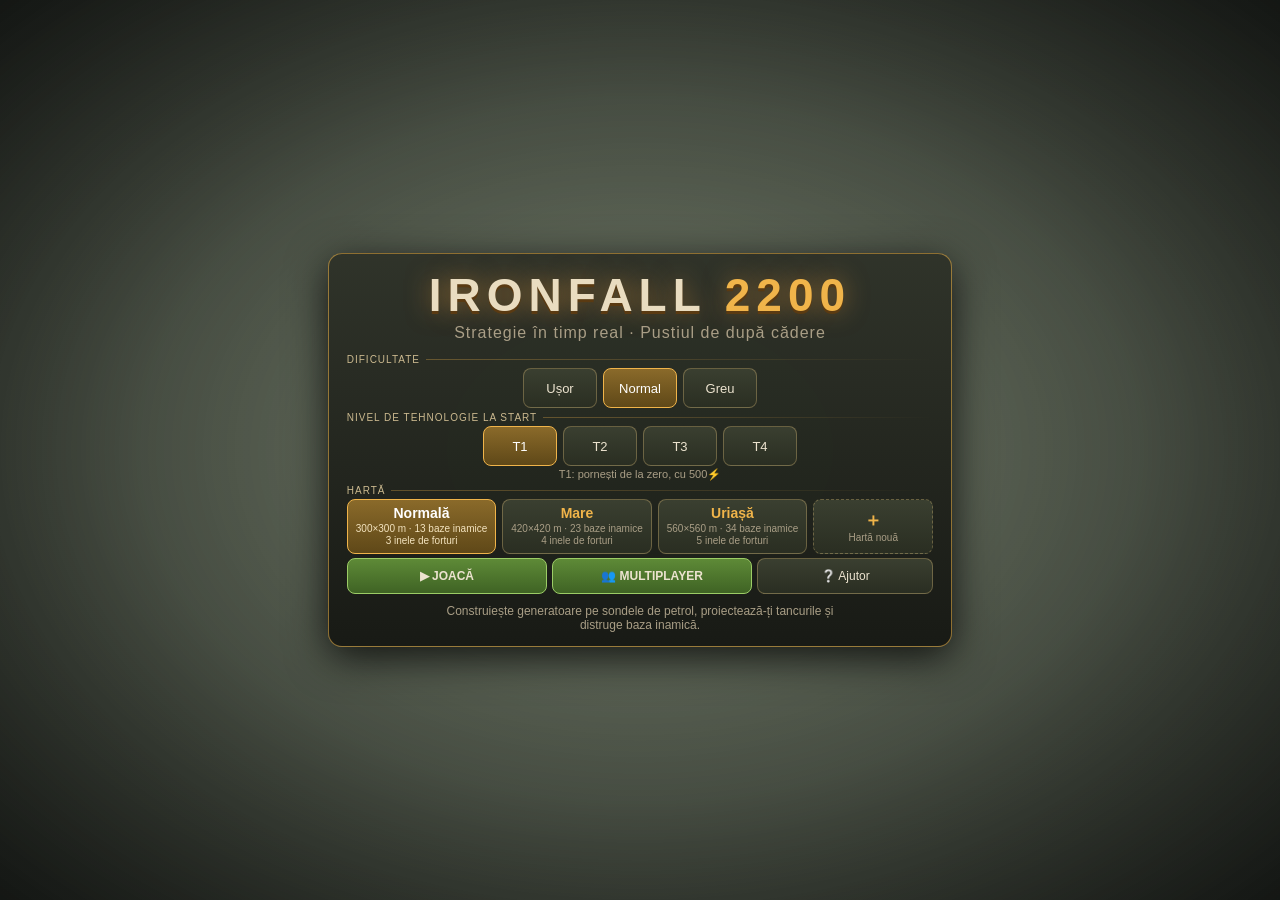
==== game/app/src/main/assets/index.html @ f889caff "Start tech levels T1-T4 (all sides, also in co-op lobby) and custom map maker: size, fort rings, den" ====
<!doctype html>
<html lang="ro">
<head>
<meta charset="utf-8">
<meta name="viewport" content="width=device-width,initial-scale=1,maximum-scale=1,user-scalable=no,viewport-fit=cover">
<title>Ironfall 2200</title>
<link rel="stylesheet" href="style.css">
</head>
<body>
<canvas id="c"></canvas>
<canvas id="ov"></canvas>
<div id="vig"></div>

<div id="hud" class="hidden">
  <div id="top">
    <span class="res"><i class="ri" data-i="energy"></i><b id="en">0</b> <small id="inc">+0/s</small></span>
    <span class="res"><i class="ri" data-i="units"></i><b id="uc">0</b><small>/40</small></span>
    <span class="res"><i class="ri" data-i="clock"></i><b id="clk">0:00</b></span>
    <button id="bPause" class="ib" aria-label="Pauză">⏸</button>
  </div>
  <div id="side">
    <button id="bAll">⚔ Armata</button>
    <button id="bTrucks">🚜 Constr.</button>
    <button id="bBox">⬚ Selecție</button>
    <button id="bBase">🏠 Baza</button>
  </div>
  <canvas id="mini" width="120" height="120"></canvas>
  <div id="panel"></div>
  <div id="toast"></div>
  <div id="techPop"></div>
</div>

<div id="designer" class="modal hidden">
  <div class="mbox wide">
    <div class="mh">🛠 Proiectant de unități</div>
    <div class="dgrid">
      <div class="dopts">
        <div class="lbl">1 · Șasiu — deplasare</div><div id="dPr" class="opts dmods"></div>
        <div class="lbl">2 · Corp — blindaj</div><div id="dCh" class="opts dmods"></div>
        <div class="lbl">3 · Modul de sus — armă, radar sau reparator</div><div id="dWp" class="opts dmods"></div>
      </div>
      <div class="dprev">
        <div id="dName"></div>
        <div class="dpv"><canvas id="prev" width="260" height="150"></canvas><canvas id="dRadar" width="150" height="130"></canvas></div>
        <div id="dStats"></div>
      </div>
    </div>
    <div class="row">
      <button data-d="q1" class="ok">▶ Produ ×1</button>
      <button data-d="q5" class="ok">▶▶ Produ ×5</button>
      <button data-d="close">Închide</button>
    </div>
  </div>
</div>

<div id="pause" class="modal hidden">
  <div class="mbox">
    <div class="mh">⏸ Pauză</div>
    <div class="col">
      <button id="pResume" class="ok big">▶ Continuă</button>
      <button id="pMusic">🎵 Muzică: DA</button>
      <button id="pSfx">🔊 Sunete: DA</button>
      <button id="pHelp">❔ Cum se joacă</button>
      <button id="pRestart">↻ Joc nou</button>
    </div>
  </div>
</div>

<div id="help" class="modal hidden">
  <div class="mbox wide scroll">
    <div class="mh">❔ Cum se joacă</div>
    <ul class="help">
      <li><b>Un deget trage</b> = muți camera. <b>Două degete</b> = zoom (ciupire) și rotire.</li>
      <li><b>Atinge</b> o unitate = o selectezi. <b>Atinge de două ori</b> = toate unitățile de același tip.</li>
      <li><b>Ține apăsat apoi trage</b> (sau butonul ⬚) = selecție multiplă cu dreptunghi.</li>
      <li>Cu unități selectate: <b>atinge terenul</b> = deplasare, <b>atinge un inamic</b> = atac.</li>
      <li><b>⚔ Atac-deplasare</b>: unitățile atacă tot ce întâlnesc pe drum.</li>
      <li><b>Constructorii 🚜</b> ridică clădiri. Construiește <b>Generatoare</b> pe sondele de petrol (pete negre care ard) — fiecare dă +4 energie ⚡/s.</li>
      <li><b>Constructorii</b> au două file: <b>Bază</b> (generator, fabrică, laborator, atelier de reparații, turn radar) și <b>Apărare</b>: Turn, Buncăr, Fortificație, Fortăreață, Amplasament de artilerie — fiecare cu armele pe care le-ai cercetat — plus arici antitanc și ziduri.</li>
      <li><b>Fabrica</b> produce unități. În <b>Proiectant</b> alegi 3 module: <b>șasiu</b> (roți, șenile, hover), <b>corp</b> (Cercetaș, Ușor, Mediu, Asalt, Greu, Titan sau Nova cel auriu) și <b>modulul de sus</b>: armă (mitralieră, tun, rachete, <b>laser</b>), <b>radar</b> (+25% rază și +15% atac pentru aliații din jur) sau <b>reparator</b> (repară automat unitățile și clădirile avariate).</li>
      <li><b>Laboratorul</b> are 6 ramuri de cercetare: Mobilitate, Corp și blindaj, Armament, <b>Sprijin</b> (radar, reparator), <b>Apărare</b> (arici, buncăre, fortificații, fortărețe) și Industrie.</li>
      <li>Selectează fabrica și atinge harta pentru a stabili <b>punctul de adunare</b>.</li>
      <li>Constructorii pot <b>repara</b> clădirile: selectează-i și atinge clădirea avariată.</li>
      <li><b>Victorie:</b> distruge Cartierul General și toate fabricile inamice.</li>
    </ul>
    <div class="row"><button id="hClose" class="ok">Am înțeles</button></div>
  </div>
</div>

<div id="mapEd" class="modal hidden">
  <div class="mbox">
    <h2>🗺️ Hartă nouă</h2>
    <div class="me">
      <div class="mef">
        <label>Nume <input id="meName" maxlength="18" value="Harta mea"></label>
        <label>Mărime: <b id="meSizeV"></b><input id="meSize" type="range" min="240" max="600" step="20" value="360"></label>
        <label>Inele de forturi: <b id="meRingV"></b><input id="meRing" type="range" min="1" max="5" step="1" value="3"></label>
        <div><div class="lbl">Forturi pe inel</div>
        <div class="opts" id="meDens"><button data-v="0.6">Puține</button><button data-v="1" class="on">Normal</button><button data-v="1.4">Multe</button></div></div>
        <div><div class="lbl">Petrol</div>
        <div class="opts" id="meOil"><button data-v="0.6">Puțin</button><button data-v="1" class="on">Normal</button><button data-v="1.6">Mult</button></div></div>
        <div class="mew"><div class="lbl">Teren</div>
        <div class="opts" id="meSeedM"><button data-v="r" class="on">Nou la fiecare joc</button><button data-v="f">Mereu același</button></div></div>
        <label id="meSeedL" class="hidden">Cod teren <input id="meSeed" inputmode="numeric" maxlength="6"></label>
      </div>
      <canvas id="mePrev" width="220" height="220"></canvas>
    </div>
    <div class="lbl">Sau lipește codul unei hărți primite de la un prieten</div>
    <div class="mpb"><input id="meCode" placeholder="IF1-…" autocomplete="off"><button data-me="imp">Importă</button></div>
    <div class="row"><button class="ok big" data-me="save">💾 Salvează harta</button><button data-me="close">Anulează</button></div>
  </div>
</div>

<div id="intro" class="modal">
  <div class="mbox title">
    <div class="logo">IRONFALL <span>2200</span></div>
    <div class="sub">Strategie în timp real · Pustiul de după cădere</div>
    <div class="lbl">Dificultate</div>
    <div class="opts" id="diff">
      <button data-v="0">Ușor</button>
      <button data-v="1" class="on">Normal</button>
      <button data-v="2">Greu</button>
    </div>
    <div class="lbl">Nivel de tehnologie la start</div>
    <div class="opts" id="tlSel">
      <button data-v="0" class="on">T1</button>
      <button data-v="1">T2</button>
      <button data-v="2">T3</button>
      <button data-v="3">T4</button>
    </div>
    <div class="tiny" id="tlInfo"></div>
    <div class="lbl">Hartă</div>
    <div class="opts" id="mapSel"></div>
    <div class="row">
      <button id="bPlay" class="ok big">▶ JOACĂ</button>
      <button id="bMp" class="ok big">👥 MULTIPLAYER</button>
      <button id="bHelp">❔ Ajutor</button>
    </div>
    <div class="tiny">Construiește generatoare pe sondele de petrol, proiectează-ți tancurile și distruge baza inamică.</div>
  </div>
</div>

<div id="mp" class="modal hidden">
  <div class="mbox title">
    <div class="logo">MULTIPLAYER <span>CO-OP</span></div>
    <div id="mpBody"></div>
  </div>
</div>
<div id="netSt" class="hidden"></div>

<div id="end" class="modal hidden">
  <div class="mbox title">
    <div class="logo" id="endT">VICTORIE</div>
    <div class="sub" id="endS"></div>
    <div class="row"><button id="bAgain" class="ok big">↻ Joc nou</button></div>
  </div>
</div>

<script src="three.min.js"></script>
<script src="game.js"></script>
</body>
</html>
---- game/app/src/main/assets/style.css ----
:root {
  --bg: rgba(18, 20, 16, 0.82);
  --bg2: rgba(34, 38, 28, 0.92);
  --line: rgba(220, 190, 120, 0.35);
  --amber: #f0b44a;
  --txt: #ece3cf;
  --dim: #a99e86;
  --ok: #4f7a2f;
  --okl: #7fb84a;
  --bad: #b8432c;
  --blue: #3f9fe0;
}
* { box-sizing: border-box; -webkit-tap-highlight-color: transparent; }
html, body {
  margin: 0; height: 100%; overflow: hidden; background: #000; color: var(--txt);
  font-family: "Trebuchet MS", "Segoe UI", Roboto, Arial, sans-serif;
  user-select: none; -webkit-user-select: none; touch-action: none;
}
#c, #ov { position: fixed; inset: 0; width: 100%; height: 100%; display: block; }
#ov { pointer-events: none; }
#vig { position: fixed; inset: 0; pointer-events: none; background: radial-gradient(ellipse at center, rgba(0,0,0,0) 55%, rgba(0,0,0,.38) 100%); }
.hidden { display: none !important; }

button {
  font: inherit; color: var(--txt); background: linear-gradient(#3a3f30, #2a2e22);
  border: 1px solid var(--line); border-radius: 8px; padding: 8px 12px; min-height: 40px;
  cursor: pointer; touch-action: manipulation;
}
button:active { filter: brightness(1.35); transform: translateY(1px); }
button:disabled { opacity: 0.4; filter: grayscale(1); }
button.ok { background: linear-gradient(#5e8a37, #3f6324); border-color: #9ccc66; }
button.on { background: linear-gradient(#8a6a2a, #5f4818); border-color: var(--amber); color: #fff; }
button.big { font-size: 20px; padding: 10px 26px; font-weight: bold; }
button.bad { background: linear-gradient(#8e3a26, #5f2316); }

#top {
  position: fixed; top: max(6px, env(safe-area-inset-top)); left: 50%; transform: translateX(-50%);
  display: flex; gap: 14px; align-items: center; background: var(--bg); border: 1px solid var(--line);
  border-radius: 10px; padding: 3px 6px 3px 14px; font-size: 16px; white-space: nowrap;
}
#top b { color: var(--amber); }
#top small { color: var(--dim); font-size: 12px; }
.ib { min-height: 34px; padding: 2px 10px; font-size: 16px; }

#side {
  position: fixed; left: max(8px, env(safe-area-inset-left)); bottom: 170px;
  display: flex; flex-direction: column; gap: 6px;
}
#side button { font-size: 13px; padding: 6px 8px; min-height: 36px; background: var(--bg2); text-align: left; }
#side button.on { background: linear-gradient(#8a6a2a, #5f4818); }

#mini {
  position: fixed; left: max(8px, env(safe-area-inset-left)); bottom: 8px; width: 150px; height: 150px;
  border-radius: 50%; border: 2px solid var(--line); background: #222; box-shadow: 0 0 12px #000a;
}

#panel {
  position: fixed; right: max(8px, env(safe-area-inset-right)); bottom: 8px;
  width: min(440px, 50vw); max-height: 58vh; overflow-y: auto; background: var(--bg);
  border: 1px solid var(--line); border-radius: 12px; padding: 8px 10px; font-size: 14px;
  touch-action: pan-y;
}
#panel:empty { display: none; }
.ph { font-weight: bold; color: var(--amber); margin-bottom: 4px; display: flex; justify-content: space-between; gap: 8px; }
.hint { color: var(--dim); font-size: 12.5px; margin: 3px 0 6px; }
.grid { display: grid; grid-template-columns: repeat(auto-fill, minmax(92px, 1fr)); gap: 6px; }
.grid button { font-size: 12.5px; padding: 5px 4px; line-height: 1.2; }
.grid button .ic { display: block; font-size: 20px; }
.grid button small { color: var(--amber); }
.row { display: flex; gap: 8px; flex-wrap: wrap; margin-top: 6px; }
.row button { flex: 1; }
.col { display: flex; flex-direction: column; gap: 8px; min-width: 240px; }
.bar { height: 7px; background: #0008; border-radius: 4px; overflow: hidden; margin: 3px 0; }
.bar i { display: block; height: 100%; background: var(--okl); width: 0; }
.bar.b i { background: var(--blue); }
.bar.o i { background: var(--amber); }
.queue { display: flex; gap: 4px; flex-wrap: wrap; margin: 4px 0; }
.queue button { min-height: 30px; padding: 2px 6px; font-size: 12px; }
.rs { display: flex; align-items: center; gap: 6px; margin: 3px 0; }
.rs button { flex: 1; text-align: left; font-size: 12.5px; padding: 5px 8px; min-height: 36px; }
.rs .done { color: var(--okl); flex: 1; font-size: 12.5px; padding: 5px 8px; }
.rs .lock { color: var(--dim); flex: 1; font-size: 12px; padding: 5px 8px; }

#toast {
  position: fixed; top: 54px; left: 50%; transform: translateX(-50%); background: var(--bg2);
  border: 1px solid var(--amber); border-radius: 8px; padding: 6px 14px; font-size: 15px;
  opacity: 0; transition: opacity .3s; pointer-events: none; white-space: nowrap;
}
#toast.show { opacity: 1; }

.modal {
  position: fixed; inset: 0; display: flex; align-items: center; justify-content: center;
  background: rgba(0, 0, 0, 0.55); z-index: 10; padding: 10px;
}
#intro { background: radial-gradient(ellipse at center, rgba(40,30,15,.35), rgba(0,0,0,.8)); }
.mbox {
  background: var(--bg2); border: 1px solid var(--line); border-radius: 14px; padding: 14px 18px;
  max-height: 96vh; max-width: 96vw; overflow-y: auto; box-shadow: 0 10px 40px #000c;
}
.mbox.wide { width: 720px; }
.mbox.title { text-align: center; min-width: 320px; }
.mh { font-size: 18px; font-weight: bold; color: var(--amber); margin-bottom: 8px; }
.logo { font-size: 46px; font-weight: 900; letter-spacing: 6px; color: #e9dcc0; text-shadow: 0 3px 0 #5a3a12, 0 0 24px #f0a03a88; }
.logo span { color: var(--amber); }
.sub { color: var(--dim); margin: 2px 0 12px; letter-spacing: 1px; }
.tiny { color: var(--dim); font-size: 12px; margin-top: 10px; max-width: 420px; margin-left: auto; margin-right: auto; }
.lbl { color: var(--dim); font-size: 12px; text-transform: uppercase; letter-spacing: 1px; margin: 6px 0 4px; }
.opts { display: flex; gap: 6px; flex-wrap: wrap; justify-content: center; }
.dopts .opts { justify-content: flex-start; }
.opts button { min-width: 74px; font-size: 13px; padding: 6px 8px; }
.dgrid { display: flex; gap: 14px; flex-wrap: wrap; }
.dopts { flex: 1; min-width: 280px; }
.dprev { width: 260px; }
#prev { width: 260px; height: 150px; background: radial-gradient(#4a4434, #1c1a14); border-radius: 10px; border: 1px solid var(--line); }
#dStats { font-size: 12.5px; }
.st { display: grid; grid-template-columns: 62px 1fr 40px; align-items: center; gap: 6px; margin: 2px 0; }
.help { margin: 0; padding-left: 18px; line-height: 1.5; font-size: 14px; }
.help li { margin-bottom: 4px; }

@media (max-height: 420px) {
  #side { bottom: 132px; }
  #mini { width: 118px; height: 118px; }
  #panel { max-height: 64vh; width: min(400px, 48vw); font-size: 13px; }
  .logo { font-size: 34px; }
  #prev { height: 110px; }
  .mbox { padding: 10px 12px; }
}

/* research cards */
.rgrid { display: grid; grid-template-columns: repeat(auto-fill, minmax(118px, 1fr)); gap: 6px; }
.rcard { display: flex; flex-direction: column; align-items: center; gap: 2px; padding: 6px 4px 7px; min-height: 0; text-align: center; background: linear-gradient(#3a3f30, #262a1f); }
.rcard .ric { width: 44px; height: 44px; filter: drop-shadow(0 2px 2px #0008); }
.rcard .rn { font-size: 12.5px; font-weight: bold; line-height: 1.15; }
.rcard .rm { font-size: 11px; color: var(--amber); line-height: 1.1; }
.rcard.done { border-color: #7fb84a; background: linear-gradient(#34482a, #23301d); opacity: 1; filter: none; }
.rcard.done .rm { color: #9fe06a; }
.rcard:disabled { filter: none; opacity: .8; }
.rcard.locked { opacity: .45; filter: grayscale(1); }
.rcard.locked .rm { color: var(--dim); }
.rcard.busy { border-color: var(--blue); opacity: 1; filter: none; }

.rnow { display: flex; align-items: center; gap: 8px; margin-bottom: 6px; background: #0004; border: 1px solid var(--blue); border-radius: 8px; padding: 4px 8px; }
.rnow .ric { width: 38px; height: 38px; flex: none; }
.rnow > div { flex: 1; }

/* ---- compact right panel ---- */
#panel { width: min(300px, 40vw); max-height: 45vh; padding: 5px 7px; font-size: 12px; border-radius: 10px; }
.ph { font-size: 12.5px; margin-bottom: 2px; align-items: center; }
.ph .pmin { order: 9; min-height: 24px; height: 24px; padding: 0 8px; font-size: 13px; line-height: 1; flex: none; }
.hint { font-size: 11px; margin: 2px 0 4px; }
.lbl { font-size: 10px; margin: 4px 0 3px; }
.bar { height: 5px; margin: 2px 0; }
.grid { grid-template-columns: repeat(auto-fill, minmax(66px, 1fr)); gap: 4px; }
.grid button { font-size: 10.5px; padding: 3px 2px; min-height: 0; }
.grid button .ic { font-size: 16px; }
.row { gap: 5px; margin-top: 4px; }
.row button { min-height: 32px; padding: 4px 6px; font-size: 12px; }
.queue button { min-height: 26px; font-size: 11px; padding: 1px 5px; }
.rgrid { grid-template-columns: repeat(auto-fill, minmax(78px, 1fr)); gap: 4px; }
.rcard { padding: 3px 2px 4px; gap: 0; }
.rcard .ric { width: 28px; height: 28px; }
.rcard .rn { font-size: 10.5px; }
.rcard .rm { font-size: 9.5px; }
.rnow { padding: 2px 6px; gap: 6px; margin-bottom: 4px; }
.rnow .ric { width: 26px; height: 26px; }
#panel.mini > :not(.ph) { display: none; }
#panel.mini { max-height: none; }
@media (max-height: 420px) { #panel { width: min(290px, 40vw); max-height: 48vh; font-size: 12px; } }

.grid, .rgrid { grid-template-columns: repeat(4, 1fr); }
.grid button .ic { font-size: 15px; }

/* ---- polished military UI ---- */
:root { --steel1: rgba(46, 50, 40, .93); --steel2: rgba(22, 24, 19, .93); --rim: rgba(240, 180, 74, .55); }
svg.ui { width: 18px; height: 18px; flex: none; vertical-align: -4px; filter: drop-shadow(0 1px 1px #000a); }
i.eu { font-style: normal; color: var(--amber); font-size: .9em; margin-left: 1px; }

#top {
  background: linear-gradient(180deg, var(--steel1), var(--steel2)); border: 1px solid var(--rim);
  box-shadow: 0 3px 12px #0009, inset 0 1px 0 #ffffff18; gap: 12px; padding: 2px 4px 2px 10px; font-size: 14px;
  clip-path: polygon(10px 0, calc(100% - 10px) 0, 100% 50%, calc(100% - 10px) 100%, 10px 100%, 0 50%); border-radius: 0;
}
#top .res { display: inline-flex; align-items: center; gap: 4px; }
#top .ri svg.ui { width: 17px; height: 17px; }
#top b { text-shadow: 0 0 8px #f0b44a55; }
.ib { min-height: 28px; height: 28px; width: 34px; padding: 0; display: inline-flex; align-items: center; justify-content: center; }

#toast { background: linear-gradient(180deg, var(--steel1), var(--steel2)); border-color: var(--rim); font-size: 13px; padding: 4px 12px; box-shadow: 0 3px 10px #0008; top: 44px; }

#side { gap: 5px; bottom: 120px; }
#side button {
  width: 50px; height: 46px; min-height: 0; padding: 3px 0 2px; display: flex; flex-direction: column; align-items: center; justify-content: center; gap: 1px;
  font-size: 9px; letter-spacing: .3px; text-align: center; border-radius: 10px;
  background: linear-gradient(180deg, var(--steel1), var(--steel2)); border: 1px solid var(--line);
  box-shadow: 0 2px 6px #0008, inset 0 1px 0 #ffffff14;
}
#side button svg.ui { width: 22px; height: 22px; }
#side button.on { background: linear-gradient(#8a6a2a, #5f4818); border-color: var(--amber); }
#mini { width: 104px; height: 104px; border: 2px solid var(--rim); box-shadow: 0 0 0 3px #16181399, 0 3px 12px #000c; }
@media (max-height: 420px) { #side { bottom: 118px; } #mini { width: 104px; height: 104px; } }

#panel {
  background: linear-gradient(180deg, var(--steel1), var(--steel2)); border: 1px solid var(--rim);
  box-shadow: 0 4px 16px #000a, inset 0 1px 0 #ffffff18; border-radius: 4px 14px 4px 14px;
}
#panel::-webkit-scrollbar { width: 3px; } #panel::-webkit-scrollbar-thumb { background: var(--rim); border-radius: 2px; }
.ph { margin: -5px -7px 4px; padding: 3px 7px; background: linear-gradient(90deg, #f0b44a26, transparent 80%); border-bottom: 1px solid #f0b44a40; border-radius: 4px 14px 0 0; letter-spacing: .3px; }
.ph > span { display: inline-flex; align-items: center; gap: 5px; }
.ph svg.ui { width: 18px; height: 18px; }
.ph .pmin { background: #0005; border-color: #f0b44a50; }
.lbl { color: #cbb98f; display: flex; align-items: center; gap: 6px; }
.lbl::after { content: ""; flex: 1; height: 1px; background: linear-gradient(90deg, #f0b44a50, transparent); }

#panel button { background: linear-gradient(180deg, #454a39, #2b2f23); box-shadow: inset 0 1px 0 #ffffff1c, 0 2px 3px #0007; border-color: #c9b48a40; }
#panel button.ok { background: linear-gradient(#5e8a37, #3f6324); border-color: #9ccc66; }
#panel button.bad { background: linear-gradient(#8e3a26, #5f2316); }
#panel button.on { background: linear-gradient(#8a6a2a, #5f4818); border-color: var(--amber); }
.grid button { display: flex; flex-direction: column; align-items: center; gap: 1px; padding: 4px 2px 3px; border-radius: 8px; }
.grid button svg.ui { width: 26px; height: 26px; }
.grid button .bn { line-height: 1.1; }
.grid button small { font-size: 10px; background: #0006; border-radius: 6px; padding: 0 5px; margin-top: 1px; }
.grid button:disabled { filter: grayscale(.8); opacity: .5; }
.row button { display: inline-flex; align-items: center; justify-content: center; gap: 5px; }
.row button svg.ui { width: 16px; height: 16px; }
.queue button { display: inline-flex; align-items: center; gap: 3px; }
.queue button svg.ui { width: 16px; height: 16px; }
.pc { color: var(--amber); }
.bar { background: #000a; box-shadow: inset 0 1px 2px #000; }
.bar i { background: linear-gradient(180deg, #a6e070, #5f9a30); border-radius: 3px; }
.bar.b i { background: linear-gradient(180deg, #7cc8ff, #2d7fc0); }
.bar.o i { background: linear-gradient(180deg, #ffd27a, #c88a20); }
.rcard { border-radius: 8px; }
.rcard.busy { box-shadow: 0 0 8px #3f9fe080; }
.rcard.done { box-shadow: inset 0 0 8px #7fb84a40; }
.rnow { background: linear-gradient(90deg, #3f9fe022, #0004); }

.mbox { background: linear-gradient(180deg, rgba(46,50,40,.97), rgba(22,24,19,.97)); border-color: var(--rim); }
.grid button .bn { overflow-wrap: anywhere; max-width: 100%; } .grid button { overflow: hidden; }

/* designer module cards */
.mbox.wide { width: min(760px, 96vw); }
.dmods { display: grid; grid-template-columns: repeat(auto-fill, minmax(84px, 1fr)); gap: 5px; }
.dcard { display: flex; flex-direction: column; align-items: center; gap: 0; padding: 4px 2px 5px; min-height: 0; min-width: 0; border-radius: 9px;
  background: linear-gradient(180deg, #454a39, #2b2f23); box-shadow: inset 0 1px 0 #ffffff1c, 0 2px 3px #0007; border-color: #c9b48a40; }
.dcard .ric { width: 34px; height: 34px; }
.dcard .rn { font-size: 11.5px; font-weight: bold; line-height: 1.15; }
.dcard .rm { font-size: 9.5px; color: var(--amber); line-height: 1.15; }
.dcard.on { background: linear-gradient(180deg, #6a5a2a, #45391a); border-color: var(--amber); box-shadow: 0 0 8px #f0b44a70, inset 0 1px 0 #ffffff22; }
.dcard:disabled { opacity: .45; filter: grayscale(1); }
#designer .mbox { padding: 8px 12px; }
#designer .mh { margin-bottom: 2px; font-size: 16px; }
#designer .lbl { margin: 4px 0 3px; font-size: 10.5px; }
@media (max-height: 420px) { .dcard .ric { width: 26px; height: 26px; } .dmods { grid-template-columns: repeat(7, 1fr); gap: 4px; } .dcard .rn { font-size: 10.5px; } .dcard .rm { font-size: 8.5px; } .dprev { width: 220px; } #prev { width: 220px; height: 120px; } }
.rbr { font-size: 10px; color: #9fd0f0; text-transform: uppercase; letter-spacing: 1px; margin: 5px 0 3px; display: flex; align-items: center; gap: 6px; }
.rbr::before { content: ""; width: 6px; height: 6px; border-radius: 50%; background: var(--blue); box-shadow: 0 0 4px var(--blue); }
.rbr::after { content: ""; flex: 1; height: 1px; background: linear-gradient(90deg, #3f9fe060, transparent); }
.dgrid { flex-wrap: nowrap; }
.dopts { min-width: 0; }
.dcard { min-width: 0; overflow: hidden; }
.dcard .rn, .dcard .rm { max-width: 100%; overflow: hidden; text-overflow: ellipsis; }
.dprev { flex: none; }
@media (max-height: 420px) { .dprev { width: 190px; } #prev { width: 190px; height: 110px; } #dStats { font-size: 11px; } .st { grid-template-columns: 46px 1fr 32px; } }
.tabs { display: flex; gap: 4px; margin: 2px 0 4px; }
.tabs button { flex: 1; min-height: 28px; padding: 2px 6px; font-size: 11.5px; display: inline-flex; align-items: center; justify-content: center; gap: 4px; }
.tabs button svg.ui { width: 16px; height: 16px; }
.chips { display: flex; gap: 3px; flex-wrap: wrap; margin-bottom: 4px; }
.chips button { min-height: 24px; padding: 1px 7px; font-size: 10.5px; border-radius: 12px; }
.chips .cnt { background: var(--amber); color: #222; border-radius: 8px; padding: 0 4px; font-size: 9px; margin-left: 2px; }
#panel .chips button { min-height: 22px; padding: 0 6px; font-size: 10px; } #panel .chips { gap: 2px; }
.labs { margin: 2px 0 6px; display: flex; flex-direction: column; gap: 3px; }
.labsh { font-size: 10.5px; color: var(--dim); } .labsh b { color: var(--amber); }
#panel .labrow { display: flex; align-items: center; gap: 6px; min-height: 0; padding: 3px 6px; text-align: left; border-radius: 8px; background: linear-gradient(90deg, #3f9fe022, #0004); border-color: #3f9fe070; }
#panel .labrow.cur { border-color: var(--amber); box-shadow: 0 0 6px #f0b44a60; }
#panel .labrow.idle { background: #0004; border-color: #c9b48a30; opacity: .85; }
.labrow .ric { width: 26px; height: 26px; flex: none; }
.labrow .ln { font-size: 10px; color: var(--dim); flex: none; }
.labrow .lt { flex: 1; display: flex; flex-direction: column; font-size: 11px; min-width: 0; }
.labrow .lt b { white-space: nowrap; overflow: hidden; text-overflow: ellipsis; font-weight: 600; }
.labrow .lr { font-size: 12px; color: #9fd0f0; font-weight: bold; flex: none; min-width: 34px; text-align: right; }
#mapSel { display: flex; gap: 6px; justify-content: center; }
#mapSel .mapc { display: flex; flex-direction: column; align-items: center; min-width: 120px; padding: 5px 8px; line-height: 1.25; }
#mapSel .mapc b { font-size: 14px; color: var(--amber); } #mapSel .mapc.on b { color: #fff; }
#mapSel .mapc small { font-size: 10px; color: var(--dim); } #mapSel .mapc.on small { color: #f3e3bf; }
#mapSel.loading { opacity: .4; pointer-events: none; }
#mapSel.loading::after { content: "Se generează harta…"; color: var(--amber); font-size: 12px; align-self: center; }
/* multiplayer lobby */
#mp { z-index: 12; }
#mp .mbox { width: 460px; text-align: center; }
.mph { margin: 8px 0; font-size: 14px; line-height: 1.4; color: #d8d2c4; }
.mpb { display: flex; gap: 8px; justify-content: center; margin: 8px 0; flex-wrap: wrap; }
#mpCode { width: 120px; font-size: 22px; text-align: center; letter-spacing: 4px; text-transform: uppercase; background: #111; color: var(--amber); border: 1px solid var(--amber); border-radius: 8px; padding: 6px; font-weight: bold; }
.mpcode { font-size: 46px; font-weight: bold; letter-spacing: 10px; color: var(--amber); margin: 6px 0; text-shadow: 0 0 14px #f0b44a66; user-select: all; }
#netSt { position: fixed; top: 82px; left: 50%; transform: translateX(-50%); background: #3a1a12ee; border: 1px solid #ff7050; border-radius: 8px; padding: 5px 14px; font-size: 13px; z-index: 9; pointer-events: none; }
#intro .row button.big { padding: 10px 18px; }
#mp .logo { font-size: 30px; white-space: nowrap; }
/* designer: name, comparison bars, spider chart */
#dName { font-weight: bold; color: var(--amber); font-size: 14px; line-height: 1.15; margin-bottom: 2px; }
#dName small { display: block; font-weight: normal; color: #b8b2a4; font-size: 10.5px; }
.dpv { position: relative; }
#dRadar { position: absolute; right: 3px; top: 3px; width: 92px; height: 80px; pointer-events: none; background: #0007; border-radius: 8px; }
.bar.cmp { position: relative; overflow: visible; height: 7px; }
.bar.cmp b { position: absolute; top: -3px; width: 2px; height: 13px; margin-left: -1px; background: #e8e4da; box-shadow: 0 0 3px #000; border-radius: 1px; }
.st em { font-style: normal; font-size: 10px; margin-left: 3px; font-weight: bold; }
.st em.up { color: #8be05a; } .st em.dn { color: #ff6a4a; }
.st { grid-template-columns: 52px 1fr 64px !important; }
.st > span:last-child { text-align: right; white-space: nowrap; }
.cmpnote { font-size: 10px; color: #b8b2a4; margin-top: 2px; } .cmpnote i { display: inline-block; width: 2px; height: 10px; background: #e8e4da; vertical-align: middle; margin-right: 3px; }
@media (max-height: 420px) { #dRadar { width: 80px; height: 70px; } #dName { font-size: 12.5px; } #dName small { font-size: 9.5px; } .st { grid-template-columns: 40px 1fr 56px !important; } }
/* research complete card */
#techPop { position: fixed; top: 92px; left: 50%; transform: translate(-50%, -24px) scale(.9); opacity: 0; pointer-events: none; z-index: 9;
  display: flex; align-items: center; gap: 10px; padding: 8px 16px 8px 10px; border-radius: 12px;
  background: linear-gradient(180deg, #3a3320f2, #241f14f2); border: 1px solid var(--amber); box-shadow: 0 0 22px #f0b44a66, 0 6px 18px #000a; transition: opacity .3s, transform .35s cubic-bezier(.2, 1.4, .4, 1); }
#techPop.show { opacity: 1; transform: translate(-50%, 0) scale(1); }
#techPop .tpi { width: 58px; height: 58px; border-radius: 10px; background: radial-gradient(circle, #f0b44a44, #0000 70%); display: flex; align-items: center; justify-content: center; }
#techPop .tpi svg { width: 52px; height: 52px; filter: drop-shadow(0 0 6px #f0b44a99); }
#techPop .tpt { display: flex; flex-direction: column; }
#techPop .tpt small { color: #b8b2a4; font-size: 11px; letter-spacing: 1px; text-transform: uppercase; }
#techPop .tpt b { color: var(--amber); font-size: 18px; }
.lastico { opacity: .75; filter: saturate(.7); display: contents; }
/* compact top bar and messages */
#top { font-size: 11.5px; gap: 8px; padding: 1px 3px 1px 8px; top: max(4px, env(safe-area-inset-top)); }
#top small { font-size: 9.5px; }
#top .ri svg.ui { width: 13px; height: 13px; }
#top .ib { min-height: 21px; height: 21px; width: 26px; }
#top .ib svg { width: 13px; height: 13px; }
#toast { font-size: 11px; padding: 2px 9px; top: 32px; border-radius: 6px; }
#techPop { top: 56px; padding: 5px 12px 5px 7px; gap: 7px; }
#techPop .tpi { width: 42px; height: 42px; } #techPop .tpi svg { width: 38px; height: 38px; }
#techPop .tpt b { font-size: 14px; } #techPop .tpt small { font-size: 9px; }
#netSt { top: 58px; font-size: 11px; padding: 3px 10px; }
/* tech level + custom maps */
#tlInfo { margin-top: 2px; font-size: 11px; }
#mapSel .mapc { position: relative; }
#mapSel .mapc.add { border-style: dashed; justify-content: center; }
#mapSel .mapc.add b { font-size: 18px; }
#mapSel .mapc i { position: absolute; top: 2px; font-style: normal; font-size: 12px; opacity: .8; padding: 0 3px; }
#mapSel .mapc i.del { right: 3px; } #mapSel .mapc i.cp { left: 3px; }
#mapEd { z-index: 13; }
#mapEd .mbox { width: 560px; max-width: 96vw; }
#mapEd h2 { margin: 0 0 6px; color: var(--amber); font-size: 18px; }
.me { display: flex; gap: 12px; align-items: flex-start; }
.mef { flex: 1; display: flex; flex-direction: column; gap: 4px; }
.mef label { font-size: 12px; color: var(--dim); display: flex; flex-direction: column; gap: 2px; }
.mef label b { color: var(--amber); }
.mef input:not([type=range]), #meCode { background: #111; color: var(--amber); border: 1px solid #f0b44a80; border-radius: 6px; padding: 5px 7px; font-size: 13px; }
#meCode { flex: 1; min-width: 160px; }
.mef .opts { justify-content: flex-start; } .mef .opts button { min-width: 0; font-size: 12px; padding: 4px 7px; }
#mePrev { width: 170px; height: 170px; border-radius: 8px; border: 1px solid #f0b44a50; background: #1b1a16; flex: none; }
@media (max-height: 500px) { #mePrev { width: 130px; height: 130px; } #mapEd h2 { font-size: 15px; } }
.mpset { font-size: 12px; color: var(--dim); background: #0005; border-radius: 8px; padding: 5px 8px; margin: 4px auto; }
.mpset b { color: var(--amber); }
.mef { display: grid; grid-template-columns: 1fr 1fr; gap: 2px 12px; align-items: end; }
.mef > label:first-child { grid-column: 1 / -1; flex-direction: row; align-items: center; gap: 8px; }
.mef > label:first-child input { flex: 1; }
.mef .lbl { margin: 2px 0 0; }
.mef input[type=range] { accent-color: #f0b44a; width: 100%; margin: 0; }
.mef label { font-size: 11px; } #mapEd .mpb { margin: 4px 0; } #mapEd .row { margin-top: 6px; }
.mef .mew { grid-column: 1 / -1; } .mef .mew .opts { display: inline-flex; }
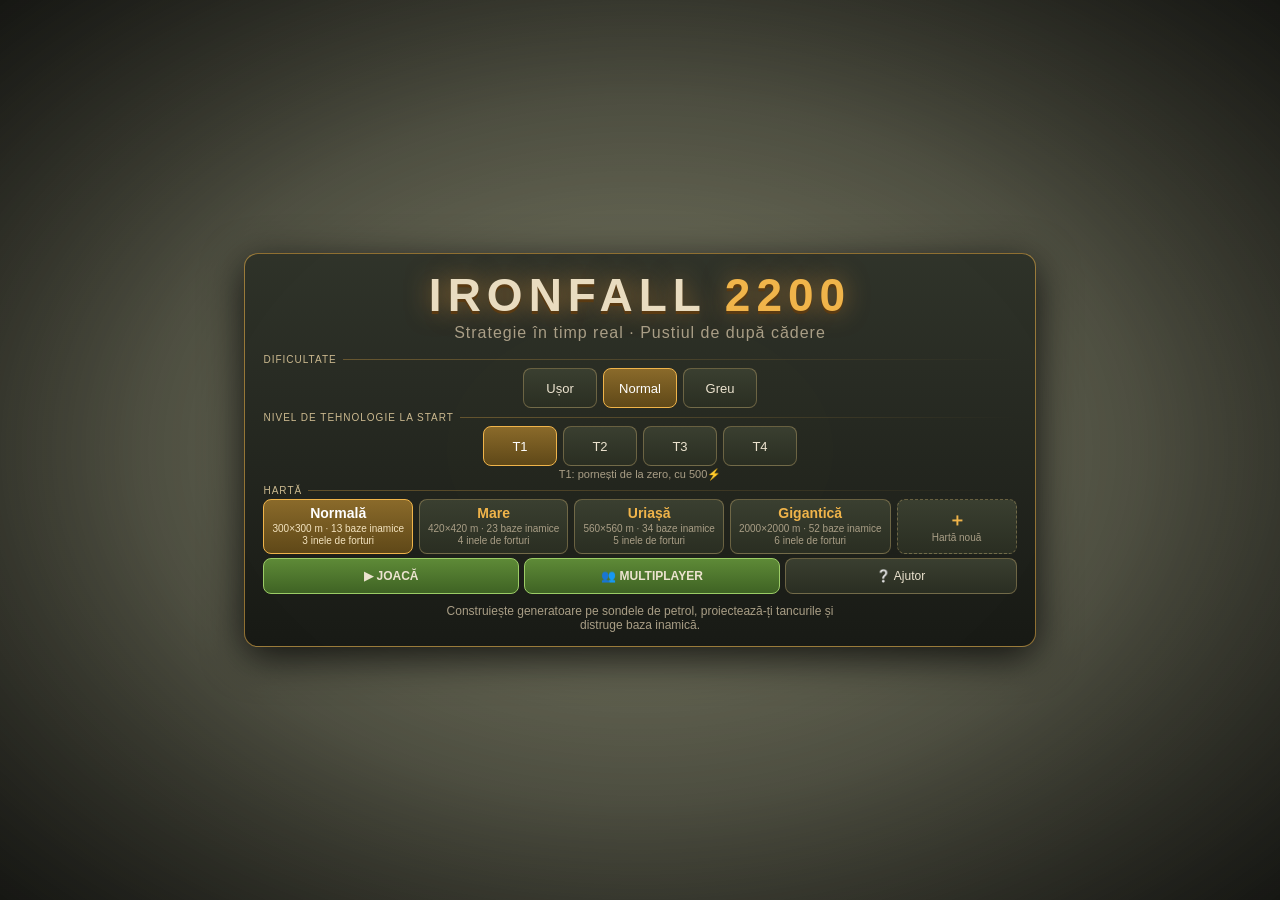
==== commit 0264828b: "2 km 'Gigantica' map; map maker up to 2000 m; height grid matches terrain mesh on big maps, local we" ====
--- a/game/app/src/main/assets/index.html
+++ b/game/app/src/main/assets/index.html
@@ -93,7 +93,7 @@
     <div class="me">
       <div class="mef">
         <label>Nume <input id="meName" maxlength="18" value="Harta mea"></label>
-        <label>Mărime: <b id="meSizeV"></b><input id="meSize" type="range" min="240" max="600" step="20" value="360"></label>
+        <label>Mărime: <b id="meSizeV"></b><input id="meSize" type="range" min="240" max="2000" step="40" value="360"></label>
         <label>Inele de forturi: <b id="meRingV"></b><input id="meRing" type="range" min="1" max="5" step="1" value="3"></label>
         <div><div class="lbl">Forturi pe inel</div>
         <div class="opts" id="meDens"><button data-v="0.6">Puține</button><button data-v="1" class="on">Normal</button><button data-v="1.4">Multe</button></div></div>
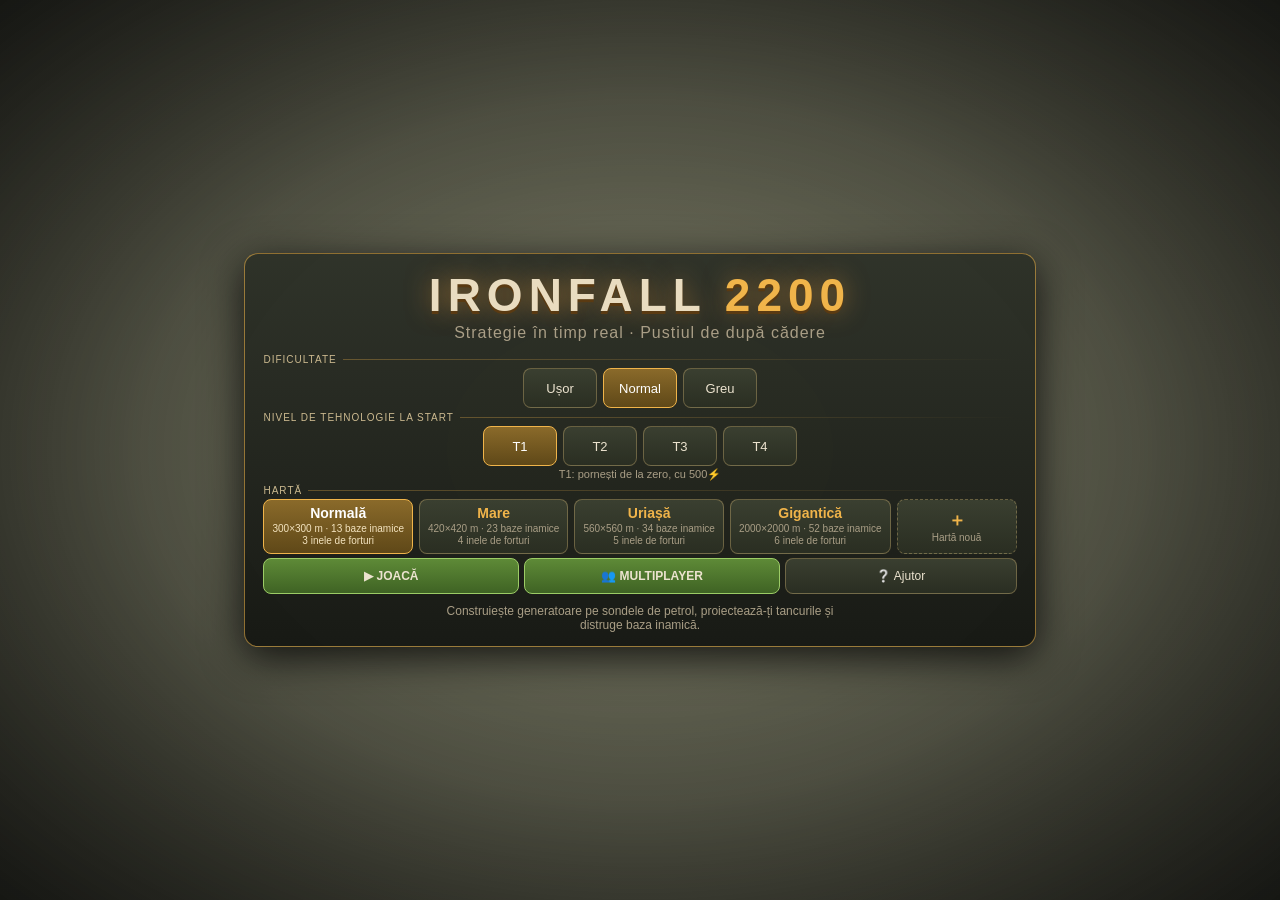
==== commit 39a5076f: "Unit cap 500 with grid-based unit separation; artillery reloads ~45% faster and shells fly faster Co" ====
--- a/game/app/src/main/assets/index.html
+++ b/game/app/src/main/assets/index.html
@@ -14,7 +14,7 @@
 <div id="hud" class="hidden">
   <div id="top">
     <span class="res"><i class="ri" data-i="energy"></i><b id="en">0</b> <small id="inc">+0/s</small></span>
-    <span class="res"><i class="ri" data-i="units"></i><b id="uc">0</b><small>/40</small></span>
+    <span class="res"><i class="ri" data-i="units"></i><b id="uc">0</b><small>/500</small></span>
     <span class="res"><i class="ri" data-i="clock"></i><b id="clk">0:00</b></span>
     <button id="bPause" class="ib" aria-label="Pauză">⏸</button>
   </div>
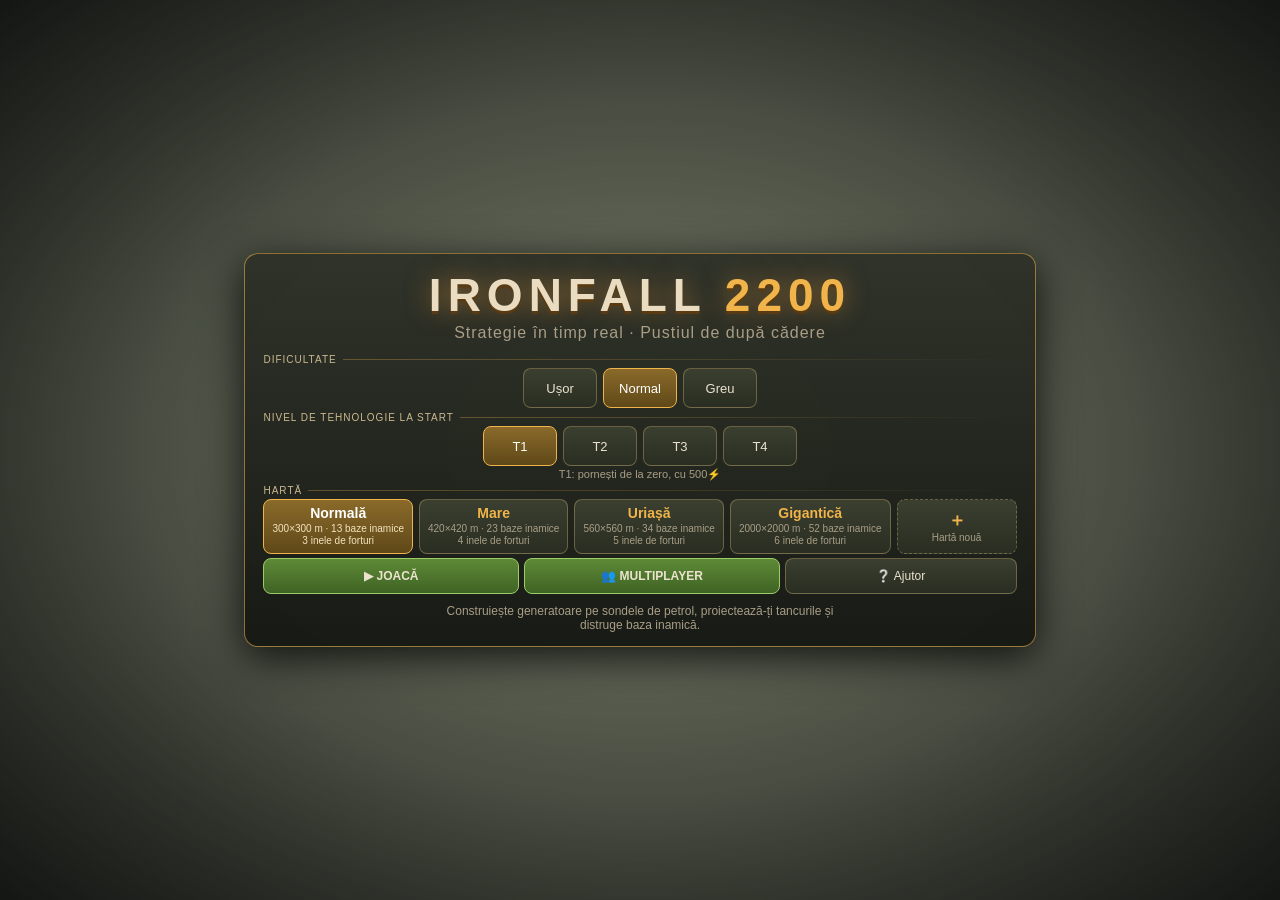
==== commit babc9d4f: "Unit standing orders: fire mode, position mode, auto-retreat, patrol, return to base/repair, recycle" ====
--- a/game/app/src/main/assets/index.html
+++ b/game/app/src/main/assets/index.html
@@ -75,6 +75,7 @@
       <li><b>Ține apăsat apoi trage</b> (sau butonul ⬚) = selecție multiplă cu dreptunghi.</li>
       <li>Cu unități selectate: <b>atinge terenul</b> = deplasare, <b>atinge un inamic</b> = atac.</li>
       <li><b>⚔ Atac-deplasare</b>: unitățile atacă tot ce întâlnesc pe drum.</li>
+      <li><b>📋 Ordine</b> (cu unități selectate): <b>Foc</b> liber / doar ripostă / nu trage; <b>Poziție</b> urmărește inamicul / păzește locul / stă pe loc; <b>Retragere</b> automată la reparații la 50% sau 25% viață. Plus <b>Patrulare</b> (atinge harta: merg încolo și înapoi), <b>La bază</b>, <b>La reparații</b> și <b>Reciclează</b> (întoarce o parte din energie).</li>
       <li><b>Constructorii 🚜</b> ridică clădiri. Construiește <b>Generatoare</b> pe sondele de petrol (pete negre care ard) — fiecare dă +4 energie ⚡/s.</li>
       <li><b>Constructorii</b> au două file: <b>Bază</b> (generator, fabrică, laborator, atelier de reparații, turn radar) și <b>Apărare</b>: Turn, Buncăr, Fortificație, Fortăreață, Amplasament de artilerie — fiecare cu armele pe care le-ai cercetat — plus arici antitanc și ziduri.</li>
       <li><b>Fabrica</b> produce unități. În <b>Proiectant</b> alegi 3 module: <b>șasiu</b> (roți, șenile, hover), <b>corp</b> (Cercetaș, Ușor, Mediu, Asalt, Greu, Titan sau Nova cel auriu) și <b>modulul de sus</b>: armă (mitralieră, tun, rachete, <b>laser</b>), <b>radar</b> (+25% rază și +15% atac pentru aliații din jur) sau <b>reparator</b> (repară automat unitățile și clădirile avariate).</li>
--- a/game/app/src/main/assets/style.css
+++ b/game/app/src/main/assets/style.css
@@ -356,3 +356,22 @@
 .mef input[type=range] { accent-color: #f0b44a; width: 100%; margin: 0; }
 .mef label { font-size: 11px; } #mapEd .mpb { margin: 4px 0; } #mapEd .row { margin-top: 6px; }
 .mef .mew { grid-column: 1 / -1; } .mef .mew .opts { display: inline-flex; }
+/* lobby: players on the left, chat on the right */
+#mp .mbox { width: min(640px, 96vw); }
+.mpcode.sm { font-size: 26px; letter-spacing: 6px; margin: 0 0 0 6px; display: inline-block; vertical-align: middle; }
+.mplob { display: flex; gap: 8px; text-align: left; align-items: stretch; margin: 6px 0; }
+.mplob #mpPl { flex: 0 0 40%; margin: 0; max-height: 150px; overflow-y: auto; font-size: 13px; color: #d8d2c4; }
+.mppl { white-space: nowrap; overflow: hidden; text-overflow: ellipsis; line-height: 1.5; }
+.mppl i { color: var(--dim); font-size: 11px; } .mppl small { color: var(--dim); }
+.mpchatw { flex: 1; min-width: 0; display: flex; flex-direction: column; gap: 5px; }
+.mpchat { flex: 1; height: 112px; overflow-y: auto; background: #0007; border: 1px solid #ffffff14; border-radius: 8px; padding: 5px 8px; font-size: 13px; line-height: 1.35; color: #e6e0d2; word-wrap: break-word; }
+.mpchat .dim { color: var(--dim); font-style: italic; }
+.mpsay { display: flex; gap: 5px; }
+#mpSay { flex: 1; min-width: 0; background: #111; color: #eee; border: 1px solid #555; border-radius: 8px; padding: 6px 8px; font-size: 14px; }
+#mpName { width: 180px; background: #111; color: #eee; border: 1px solid #555; border-radius: 8px; padding: 6px 8px; font-size: 15px; text-align: center; }
+@media (max-width: 520px) { .mplob { flex-direction: column; } .mplob #mpPl { flex: none; } }
+/* unit standing orders */
+#panel .ord { display: grid; grid-template-columns: auto 1fr 1fr 1fr; gap: 3px; align-items: center; margin-top: 5px; }
+#panel .ord .ol { font-size: 10.5px; color: var(--dim); padding-right: 3px; white-space: nowrap; }
+#panel .ord button, #panel .ord2 button { padding: 4px 2px; font-size: 10.5px; min-height: 0; white-space: nowrap; overflow: hidden; text-overflow: ellipsis; }
+#panel .ord2 { display: grid; grid-template-columns: 1fr 1fr; gap: 3px; margin-top: 4px; }
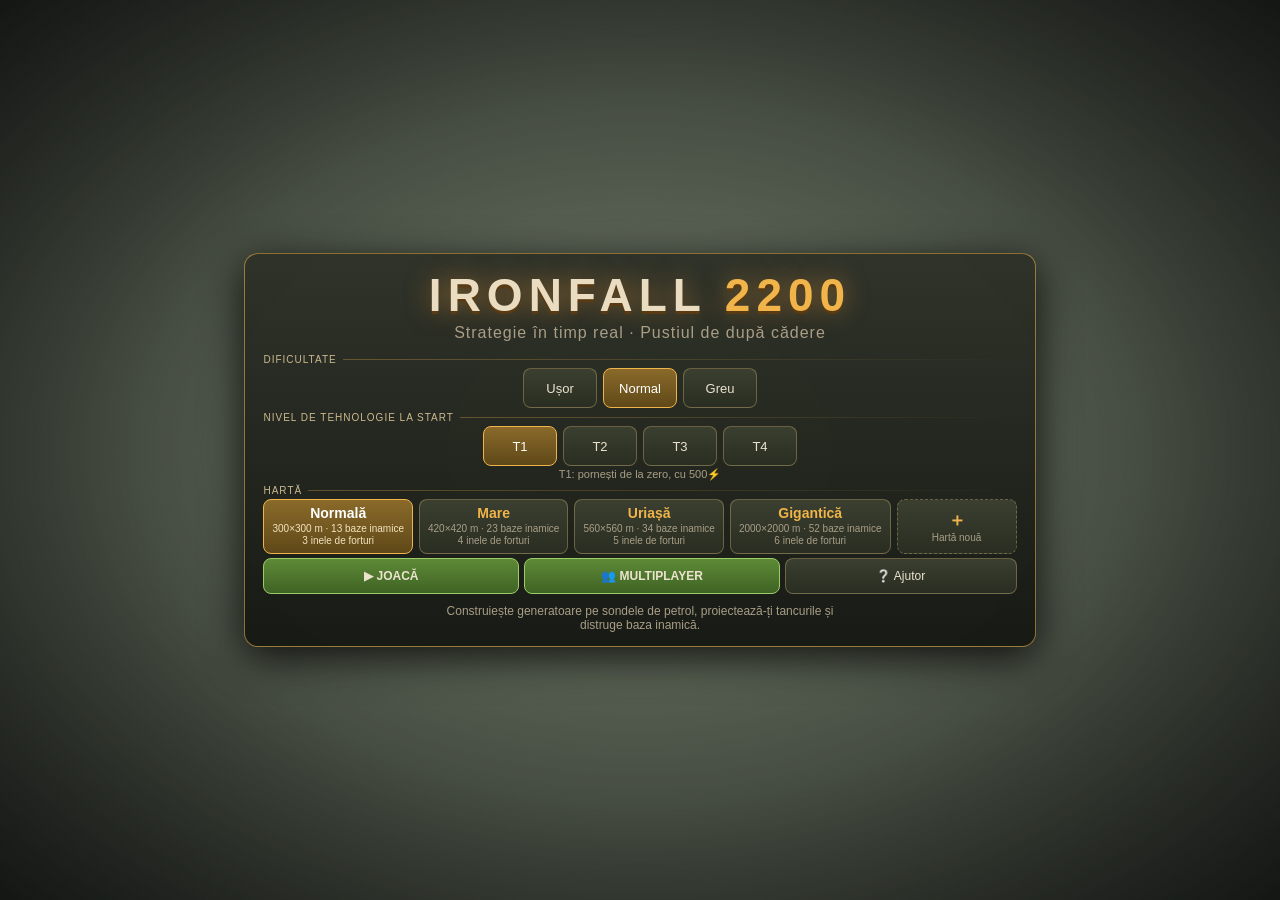
==== commit 3fa08744: "Research: five fixed holographic lab tiles beside the research menu, glass lens look Co-Authored-By:" ====
--- a/game/app/src/main/assets/index.html
+++ b/game/app/src/main/assets/index.html
@@ -26,6 +26,7 @@
   </div>
   <canvas id="mini" width="120" height="120"></canvas>
   <div id="panel"></div>
+  <div id="labCol" class="hidden"></div>
   <div id="toast"></div>
   <div id="techPop"></div>
 </div>
--- a/game/app/src/main/assets/style.css
+++ b/game/app/src/main/assets/style.css
@@ -375,3 +375,28 @@
 #panel .ord .ol { font-size: 10.5px; color: var(--dim); padding-right: 3px; white-space: nowrap; }
 #panel .ord button, #panel .ord2 button { padding: 4px 2px; font-size: 10.5px; min-height: 0; white-space: nowrap; overflow: hidden; text-overflow: ellipsis; }
 #panel .ord2 { display: grid; grid-template-columns: 1fr 1fr; gap: 3px; margin-top: 4px; }
+/* research labs: five fixed holographic tiles left of the research menu */
+#labCol { position: fixed; z-index: 6; display: flex; flex-direction: column; gap: 7px; --s: 40px; pointer-events: auto; }
+#labCol .lt { position: relative; width: var(--s); height: var(--s); min-height: 0; padding: 0; border-radius: 50%; background: radial-gradient(#0d2130f0, #06101af0); border: 1px solid #47d3ff66; box-shadow: 0 0 7px #47d3ff44; display: block; }
+#labCol .ring { position: absolute; inset: -3px; border-radius: 50%; background: conic-gradient(#47d3ff var(--p, 0%), #47d3ff18 0);
+  -webkit-mask: radial-gradient(circle, transparent calc(var(--s) / 2 - 1px), #000 calc(var(--s) / 2)); mask: radial-gradient(circle, transparent calc(var(--s) / 2 - 1px), #000 calc(var(--s) / 2)); }
+#labCol .lt .ric, #labCol .lt svg { position: absolute; left: 18%; top: 14%; width: 64%; height: 64%; filter: drop-shadow(0 0 3px #47d3ffaa); }
+#labCol .n { position: absolute; left: -4px; top: -4px; width: 12px; height: 12px; border-radius: 50%; background: #47d3ff; color: #022; font: 700 8px/12px sans-serif; text-align: center; }
+#labCol .tm { position: absolute; left: -6px; right: -6px; bottom: -6px; text-align: center; font: 700 8px sans-serif; color: #bff1ff; text-shadow: 0 0 3px #000, 0 0 3px #000; }
+#labCol .pl { position: absolute; inset: 0; display: grid; place-items: center; font-size: calc(var(--s) * .42); color: #47d3ffaa; }
+#labCol .free { border-style: dashed; box-shadow: none; }
+#labCol .bld .ring { background: conic-gradient(#f0b44a var(--p, 0%), #f0b44a18 0); }
+#labCol .none { opacity: .35; border-style: dashed; box-shadow: none; }
+#labCol .cur { border-color: #fff; box-shadow: 0 0 11px #47d3ffcc; }
+/* glass lens look: metal bezel, deep glass, sun glare from the top-left */
+#labCol .lt { background: radial-gradient(circle at 35% 30%, #1c4a66 0%, #0b2233 45%, #040b12 100%); border: 1.5px solid #9fe8ff;
+  box-shadow: 0 0 0 2px #0a1a24, 0 0 0 3px #6c8fa0aa, 0 3px 6px #000c, 0 0 10px #47d3ff55, inset 0 -4px 8px #47d3ff33, inset 0 2px 3px #0008; overflow: visible; }
+#labCol .lt::after { content: ''; position: absolute; inset: 0; border-radius: 50%; pointer-events: none;
+  background: radial-gradient(ellipse 60% 38% at 38% 18%, #ffffffd0 0%, #ffffff55 35%, #fff0 70%),
+              radial-gradient(circle at 74% 26%, #fff 0 1.2px, #fff6 2px, #fff0 4.5px),
+              linear-gradient(200deg, #fff0 55%, #fff2 75%, #fff0 90%);
+  mix-blend-mode: screen; }
+#labCol .lt .ric, #labCol .lt svg { filter: drop-shadow(0 1px 1px #000) drop-shadow(0 0 3px #47d3ffaa) saturate(1.25) brightness(1.08); }
+#labCol .lt .tm, #labCol .lt .n { z-index: 2; }
+#labCol .none::after, #labCol .free::after { opacity: .55; }
+#labCol .cur { border-color: #fff; box-shadow: 0 0 0 2px #0a1a24, 0 0 0 3px #f0d48a, 0 3px 6px #000c, 0 0 14px #47d3ffdd, inset 0 -4px 8px #47d3ff44; }
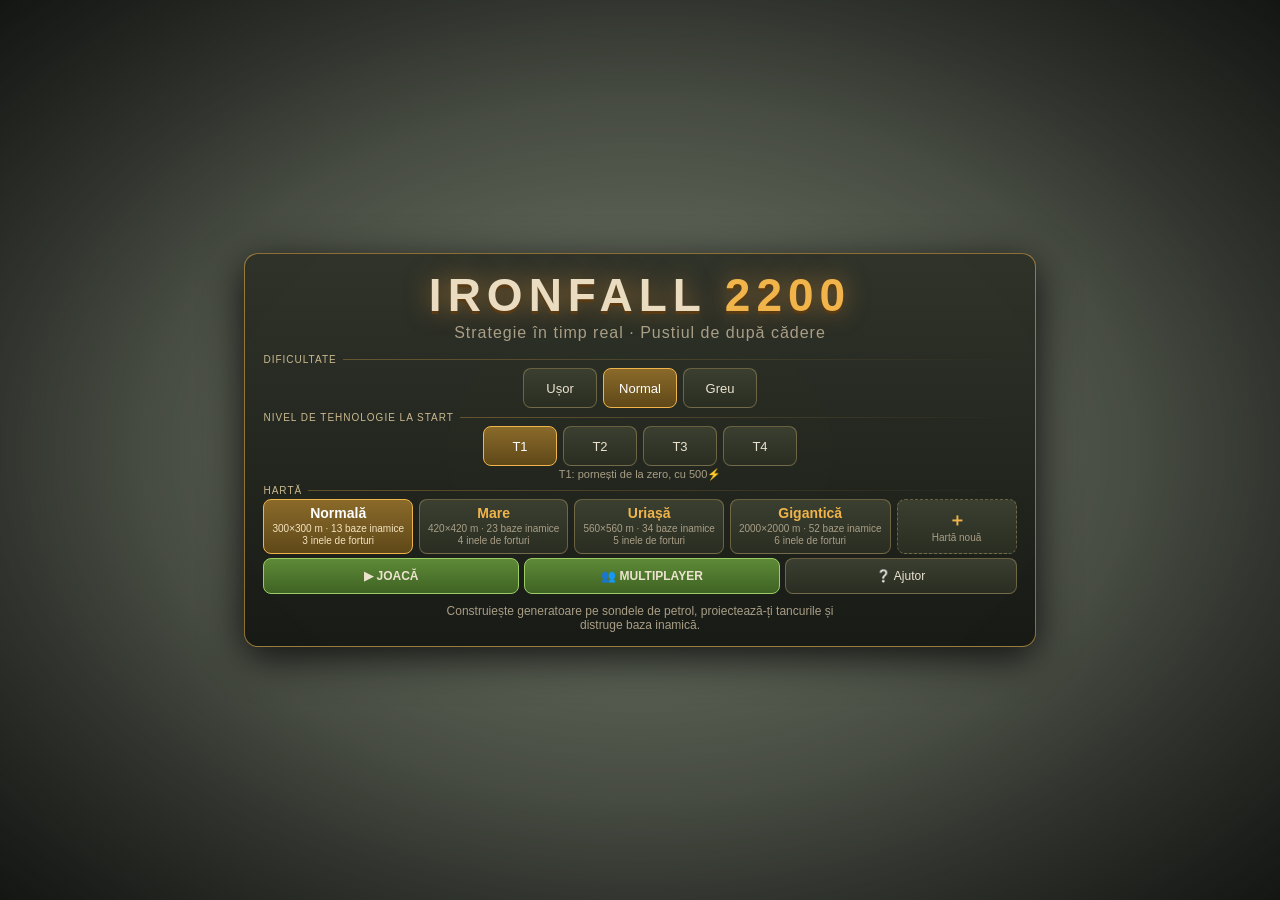
==== commit 397ee411: "Units: white weapon-reload line under the health bar; sun-glint shading on research icons Co-Authore" ====
--- a/game/app/src/main/assets/index.html
+++ b/game/app/src/main/assets/index.html
@@ -7,6 +7,14 @@
 <link rel="stylesheet" href="style.css">
 </head>
 <body>
+<svg width="0" height="0" style="position:absolute" aria-hidden="true"><defs>
+  <filter id="gloss" x="-15%" y="-15%" width="130%" height="130%" color-interpolation-filters="sRGB">
+    <feGaussianBlur in="SourceAlpha" stdDeviation="1.1" result="b"/>
+    <feSpecularLighting in="b" surfaceScale="3.2" specularConstant="1.15" specularExponent="24" lighting-color="#fff6dc" result="s"><feDistantLight azimuth="225" elevation="50"/></feSpecularLighting>
+    <feComposite in="s" in2="SourceAlpha" operator="in" result="s2"/>
+    <feComposite in="SourceGraphic" in2="s2" operator="arithmetic" k1="0" k2="1" k3="0.9" k4="0"/>
+  </filter>
+</defs></svg>
 <canvas id="c"></canvas>
 <canvas id="ov"></canvas>
 <div id="vig"></div>
--- a/game/app/src/main/assets/style.css
+++ b/game/app/src/main/assets/style.css
@@ -400,3 +400,6 @@
 #labCol .lt .tm, #labCol .lt .n { z-index: 2; }
 #labCol .none::after, #labCol .free::after { opacity: .55; }
 #labCol .cur { border-color: #fff; box-shadow: 0 0 0 2px #0a1a24, 0 0 0 3px #f0d48a, 0 3px 6px #000c, 0 0 14px #47d3ffdd, inset 0 -4px 8px #47d3ff44; }
+/* sun-glint shading on research icons */
+#labCol .lt .ric, #labCol .lt svg { filter: url(#gloss) drop-shadow(0 1px 1px #000) drop-shadow(0 0 3px #47d3ffaa) saturate(1.2); }
+.rcard .ric { filter: url(#gloss) drop-shadow(0 2px 2px #0009); }
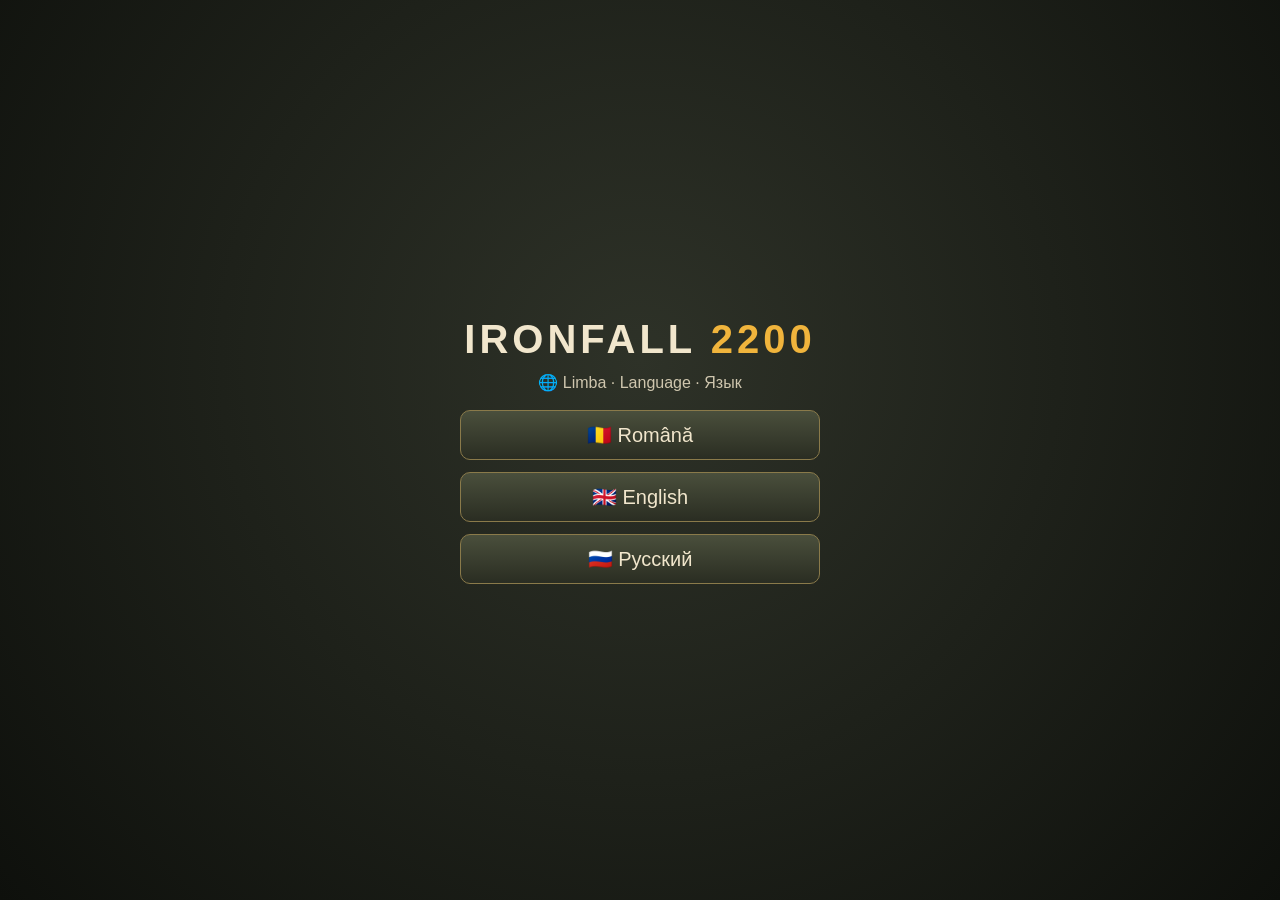
==== commit 01048748: "Languages: English and Russian translations with a language picker before the game starts and a lang" ====
--- a/game/app/src/main/assets/index.html
+++ b/game/app/src/main/assets/index.html
@@ -167,6 +167,7 @@
 </div>
 
 <script src="three.min.js"></script>
+<script src="i18n.js"></script>
 <script src="game.js"></script>
 </body>
 </html>
--- a/game/app/src/main/assets/style.css
+++ b/game/app/src/main/assets/style.css
@@ -403,3 +403,35 @@
 /* sun-glint shading on research icons */
 #labCol .lt .ric, #labCol .lt svg { filter: url(#gloss) drop-shadow(0 1px 1px #000) drop-shadow(0 0 3px #47d3ffaa) saturate(1.2); }
 .rcard .ric { filter: url(#gloss) drop-shadow(0 2px 2px #0009); }
+/* smaller research cards: five per row */
+#panel .rgrid { grid-template-columns: repeat(5, minmax(0, 1fr)); gap: 3px; align-items: start; }
+#panel .rcard { padding: 2px 1px 3px; border-radius: 6px; min-width: 0; min-height: 0; white-space: normal; justify-content: flex-start; }
+#panel .rcard .ric { width: 22px; height: 22px; }
+#panel .rcard .rn { font-size: 8.5px; line-height: 1.05; overflow: hidden; display: -webkit-box; -webkit-line-clamp: 2; -webkit-box-orient: vertical; }
+#panel .rcard .rm { font-size: 7.5px; white-space: nowrap; overflow: hidden; text-overflow: ellipsis; max-width: 100%; }
+/* 3D-rendered research icons */
+img.ric.r3d { object-fit: contain; filter: drop-shadow(0 1px 2px #000b); }
+#labCol .lt img.r3d { left: 6%; top: 6%; width: 88%; height: 88%; filter: drop-shadow(0 1px 1px #000) drop-shadow(0 0 3px #47d3ff88); }
+#panel .rcard img.r3d { width: 30px; height: 30px; margin: -3px 0 -2px; filter: drop-shadow(0 2px 2px #000a); }
+/* compact research menu for phones */
+#panel .chips { flex-wrap: nowrap; overflow-x: auto; scrollbar-width: none; margin-bottom: 3px; }
+#panel .chips::-webkit-scrollbar { display: none; }
+#panel .chips button { flex: none; min-height: 20px; font-size: 9.5px; padding: 0 6px; }
+#panel .rgrid { grid-template-columns: repeat(6, minmax(0, 1fr)); gap: 2px; }
+#panel .rcard { padding: 1px 1px 2px; }
+#panel .rcard img.r3d, #panel .rcard .ric { width: 24px; height: 24px; margin: -2px 0 -3px; }
+#panel .rcard .rn { font-size: 8px; -webkit-line-clamp: 1; display: block; white-space: nowrap; text-overflow: ellipsis; max-width: 100%; }
+#panel .rcard .rm { font-size: 7px; }
+#panel .labs .labsh { font-size: 9.5px; margin: 0 0 3px; }
+img.ui { width: 18px; height: 18px; flex: none; vertical-align: -4px; object-fit: contain; filter: drop-shadow(0 1px 1px #000a); }
+.ph img.ui { width: 20px; height: 20px; }
+.grid button img.ui { width: 34px; height: 34px; margin: -3px 0 -2px; }
+
+/* language picker */
+#langPick { position: fixed; inset: 0; z-index: 9999; display: flex; align-items: center; justify-content: center; background: radial-gradient(circle at 50% 40%, #2e3228, #0e100c); }
+#langPick .lpbox { display: flex; flex-direction: column; gap: 12px; align-items: stretch; width: min(360px, 88vw); text-align: center; }
+#langPick .lpt { font: 900 40px/1.1 "Trebuchet MS", Arial, sans-serif; letter-spacing: 4px; color: #f1e6cc; }
+#langPick .lpt span { color: #f0b43c; }
+#langPick .lps { color: #cfc6ae; font-size: 16px; margin-bottom: 6px; }
+#langPick button { font-size: 20px; padding: 12px; border-radius: 10px; border: 1px solid #8a7a4a; background: linear-gradient(180deg, #4a4f3c, #2a2d22); color: #f1e6cc; }
+#langPick button:active { background: #6b5a26; }
